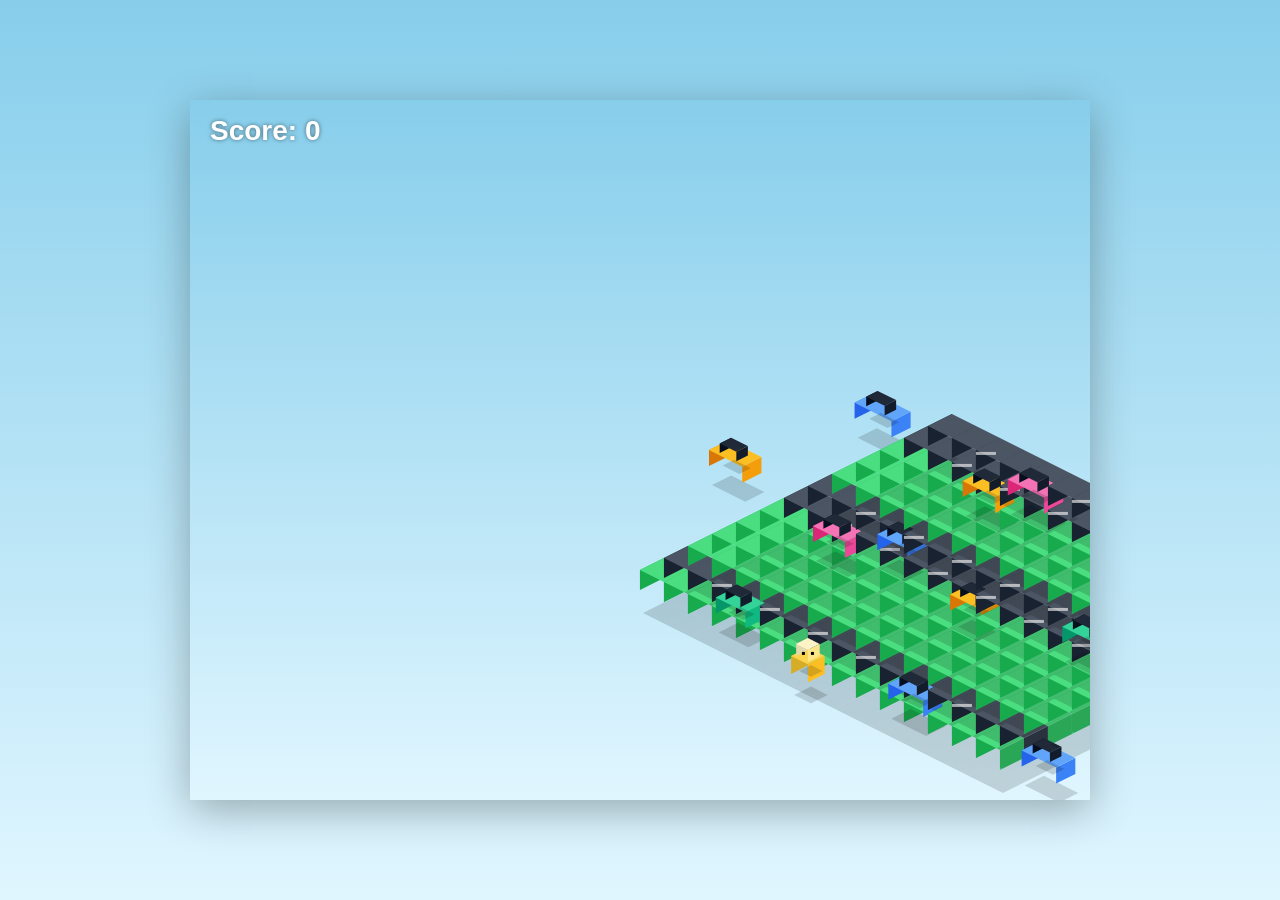
==== index.html @ 87f09488 "Plan and spec for the Charlie Road rebuild Adds the research, plan, and authoritative build spec for" ====
<!DOCTYPE html>
<html lang="en">
<head>
  <meta charset="UTF-8">
  <meta name="viewport" content="width=device-width, initial-scale=1.0">
  <title>Crossy Road</title>
  <style>
    body {
      margin: 0;
      padding: 0;
      background: linear-gradient(to bottom, #87CEEB 0%, #E0F6FF 100%);
      display: flex;
      justify-content: center;
      align-items: center;
      min-height: 100vh;
      font-family: Arial, sans-serif;
      overflow: hidden;
    }
    canvas {
      box-shadow: 0 10px 40px rgba(0,0,0,0.3);
      display: block;
    }
  </style>
</head>
<body>
  <canvas id="game"></canvas>
  
  <script>
    // ========== Constants ==========
    const COLS = 15;
    const TILE_W = 48;
    const TILE_H = 24;
    const TILE_DEPTH = 20;
    const CANVAS_W = 900;
    const CANVAS_H = 700;
    const PLAYER_START_COL = Math.floor(COLS / 2);
    const LOOKAHEAD = 12;
    
    // Isometric projection
    function isoX(col, row) {
      return (col + row) * TILE_W / 2;
    }
    
    function isoY(col, row) {
      return (col - row) * TILE_H / 2;
    }

    // Vehicle colors
    const VEHICLE_COLORS = [
      { body: '#8B5CF6', dark: '#6D28D9', light: '#A78BFA', window: '#1F2937' },
      { body: '#10B981', dark: '#059669', light: '#34D399', window: '#1F2937' },
      { body: '#F59E0B', dark: '#D97706', light: '#FBBF24', window: '#1F2937' },
      { body: '#EF4444', dark: '#DC2626', light: '#F87171', window: '#1F2937' },
      { body: '#3B82F6', dark: '#2563EB', light: '#60A5FA', window: '#1F2937' },
      { body: '#EC4899', dark: '#DB2777', light: '#F472B6', window: '#1F2937' }
    ];

    // ========== State ==========
    const state = {
      playerCol: PLAYER_START_COL,
      playerRow: 0,
      maxRow: 0,
      score: 0,
      rows: [],
      lastTime: 0,
      gameOver: false,
      pendingMove: null,
      cameraX: 0,
      cameraY: 0
    };

    // ========== Canvas Setup ==========
    const canvas = document.getElementById('game');
    const ctx = canvas.getContext('2d');
    canvas.width = CANVAS_W;
    canvas.height = CANVAS_H;

    // ========== World Generation ==========
    function generateRow(rowIndex) {
      if (rowIndex === 0) {
        state.rows.push({
          type: 'safe',
          baseColor: '#4ADE80'
        });
        return;
      }

      let trafficCount = 0;
      for (let i = state.rows.length - 1; i >= 0; i--) {
        if (state.rows[i].type === 'traffic') {
          trafficCount++;
        } else {
          break;
        }
      }

      const forceSafe = trafficCount >= 3;
      const isTraffic = forceSafe ? false : Math.random() < 0.5;

      if (isTraffic) {
        const direction = Math.random() < 0.5 ? 1 : -1;
        const speed = 1 + Math.random() * 2;
        const vehicles = [];

        const minGap = 4;
        let col = Math.random() * minGap - 2;
        while (col < COLS + 4) {
          const colorScheme = VEHICLE_COLORS[Math.floor(Math.random() * VEHICLE_COLORS.length)];
          const size = 1.2 + Math.random() * 0.4;
          vehicles.push({ col, size, colors: colorScheme });
          col += size + minGap + Math.random() * 3;
        }

        state.rows.push({
          type: 'traffic',
          baseColor: '#4B5563',
          direction,
          speed,
          vehicles
        });
      } else {
        state.rows.push({
          type: 'safe',
          baseColor: '#4ADE80'
        });
      }
    }

    function ensureRowsAhead() {
      const target = state.playerRow + LOOKAHEAD;
      while (state.rows.length <= target) {
        generateRow(state.rows.length);
      }
    }

    // ========== Input Handling ==========
    const KEYS = {
      ArrowUp: { dr: 1, dc: 0 }, w: { dr: 1, dc: 0 }, W: { dr: 1, dc: 0 },
      ArrowDown: { dr: -1, dc: 0 }, s: { dr: -1, dc: 0 }, S: { dr: -1, dc: 0 },
      ArrowLeft: { dr: 0, dc: -1 }, a: { dr: 0, dc: -1 }, A: { dr: 0, dc: -1 },
      ArrowRight: { dr: 0, dc: 1 }, d: { dr: 0, dc: 1 }, D: { dr: 0, dc: 1 }
    };

    document.addEventListener('keydown', e => {
      if (state.gameOver && (e.key === 'r' || e.key === 'R' || e.key === 'Enter')) {
        resetGame();
        return;
      }
      
      if (KEYS[e.key]) {
        e.preventDefault();
        if (!state.gameOver) {
          state.pendingMove = KEYS[e.key];
        }
      }
    });

    canvas.addEventListener('click', () => {
      if (state.gameOver) resetGame();
    });

    // ========== Player Movement ==========
    function handleInput() {
      if (state.gameOver || !state.pendingMove) return;
      
      const { dr, dc } = state.pendingMove;
      state.pendingMove = null;

      const newRow = state.playerRow + dr;
      const newCol = state.playerCol + dc;

      if (newCol < 0 || newCol >= COLS) return;
      if (newRow < 0) return;

      state.playerRow = newRow;
      state.playerCol = newCol;
      updateScore();
    }

    function updateScore() {
      if (state.playerRow > state.maxRow) {
        state.maxRow = state.playerRow;
        state.score = state.maxRow;
      }
    }

    // ========== Vehicle Movement ==========
    function moveVehicles(dt) {
      const dtSec = dt / 1000;
      for (const row of state.rows) {
        if (row.type !== 'traffic') continue;
        const dcol = row.direction * row.speed * dtSec;
        for (const v of row.vehicles) {
          v.col += dcol;
          const wrapWidth = COLS + 8;
          if (v.col > COLS + 4) v.col -= wrapWidth;
          if (v.col < -4) v.col += wrapWidth;
        }
      }
    }

    // ========== Collision Detection ==========
    function checkCollision() {
      const row = state.rows[state.playerRow];
      if (!row || row.type === 'safe') return;

      for (const v of row.vehicles) {
        const dist = Math.abs(v.col - state.playerCol);
        if (dist < v.size * 0.6) {
          state.gameOver = true;
          return;
        }
      }
    }

    // ========== Isometric Rendering ==========
    
    function drawIsoCube(col, row, width, depth, height, topColor, leftColor, rightColor, screenX, screenY) {
      const x = isoX(col, row) + screenX;
      const y = screenY + isoY(col, row);
      
      const x2 = isoX(col + width, row) + screenX;
      const y2 = screenY + isoY(col + width, row);
      
      const x3 = isoX(col + width, row + depth) + screenX;
      const y3 = screenY + isoY(col + width, row + depth);
      
      const x4 = isoX(col, row + depth) + screenX;
      const y4 = screenY + isoY(col, row + depth);
      
      // Shadow
      ctx.fillStyle = 'rgba(0, 0, 0, 0.15)';
      ctx.beginPath();
      ctx.moveTo(x + 3, y + height + 3);
      ctx.lineTo(x2 + 3, y2 + height + 3);
      ctx.lineTo(x3 + 3, y3 + height + 3);
      ctx.lineTo(x4 + 3, y4 + height + 3);
      ctx.closePath();
      ctx.fill();
      
      // Left face
      ctx.fillStyle = leftColor;
      ctx.beginPath();
      ctx.moveTo(x, y);
      ctx.lineTo(x4, y4);
      ctx.lineTo(x4, y4 - height);
      ctx.lineTo(x, y - height);
      ctx.closePath();
      ctx.fill();
      
      // Right face
      ctx.fillStyle = rightColor;
      ctx.beginPath();
      ctx.moveTo(x2, y2);
      ctx.lineTo(x3, y3);
      ctx.lineTo(x3, y3 - height);
      ctx.lineTo(x2, y2 - height);
      ctx.closePath();
      ctx.fill();
      
      // Top face
      ctx.fillStyle = topColor;
      ctx.beginPath();
      ctx.moveTo(x, y - height);
      ctx.lineTo(x2, y2 - height);
      ctx.lineTo(x3, y3 - height);
      ctx.lineTo(x4, y4 - height);
      ctx.closePath();
      ctx.fill();
    }

    function darken(color, percent) {
      const num = parseInt(color.replace('#', ''), 16);
      const amt = Math.round(2.55 * percent);
      const R = Math.max(0, (num >> 16) - amt);
      const G = Math.max(0, ((num >> 8) & 0x00FF) - amt);
      const B = Math.max(0, (num & 0x0000FF) - amt);
      return '#' + (0x1000000 + R * 0x10000 + G * 0x100 + B).toString(16).slice(1);
    }

    function drawVehicleIso(col, row, size, colors, screenX, screenY) {
      const width = size;
      const depth = 0.8;
      const height = TILE_DEPTH * 0.8;
      
      // Main body
      drawIsoCube(col, row - depth/2, width, depth, height, 
                  colors.light, colors.dark, colors.body, screenX, screenY);
      
      // Cabin/windows
      const cabinW = size * 0.5;
      const cabinCol = col + size * 0.25;
      const cabinHeight = height * 0.6;
      drawIsoCube(cabinCol, row - depth/2 + 0.1, cabinW, depth * 0.6, cabinHeight,
                  colors.window, darken(colors.window, 10), darken(colors.window, 5), 
                  screenX, screenY - height);
    }

    function drawPlayerIso(col, row, screenX, screenY) {
      const size = 0.7;
      const bodyH = TILE_DEPTH * 0.9;
      const headH = TILE_DEPTH * 0.6;
      
      // Body
      drawIsoCube(col - size/2, row - size/2, size, size, bodyH,
                  '#FCD34D', darken('#FCD34D', 15), '#FBBF24', screenX, screenY);
      
      // Head
      const headSize = size * 0.7;
      const headCol = col - headSize/2;
      drawIsoCube(headCol, row - headSize/2, headSize, headSize, headH,
                  '#FEF3C7', darken('#FEF3C7', 10), '#FDE68A', screenX, screenY - bodyH);
      
      // Eyes
      const eyeX = isoX(col, row) + screenX;
      const eyeY = screenY + isoY(col, row) - bodyH - headH + 8;
      ctx.fillStyle = '#000000';
      ctx.fillRect(eyeX - 6, eyeY, 3, 3);
      ctx.fillRect(eyeX + 3, eyeY, 3, 3);
    }

    function draw() {
      // Sky gradient
      const gradient = ctx.createLinearGradient(0, 0, 0, CANVAS_H);
      gradient.addColorStop(0, '#87CEEB');
      gradient.addColorStop(1, '#E0F6FF');
      ctx.fillStyle = gradient;
      ctx.fillRect(0, 0, CANVAS_W, CANVAS_H);
      
      // Camera centers on player - adjusted to properly center both X and Y
      const centerCol = PLAYER_START_COL;  // Center column for the board
      const centerRow = 0;  // Center row reference
      
      const targetCameraX = CANVAS_W / 2 - isoX(state.playerCol, state.playerRow) + isoX(centerCol, centerRow);
      const targetCameraY = CANVAS_H * 0.7 - isoY(state.playerCol, state.playerRow) + isoY(centerCol, centerRow);
      
      state.cameraX += (targetCameraX - state.cameraX) * 0.15;
      state.cameraY += (targetCameraY - state.cameraY) * 0.15;
      
      // Collect all drawable objects - FIX: proper depth sorting
      const drawables = [];
      
      // Add rows and their contents
      for (let r = 0; r < state.rows.length; r++) {
        const row = state.rows[r];
        
        // Each tile in the row
        for (let c = 0; c < COLS; c++) {
          const baseColor = row.baseColor;
          // Sort key: col + row gives proper back-to-front order
          const sortKey = c + r;
          
          drawables.push({
            sortKey,
            draw: () => {
              drawIsoCube(c, r, 1, 1, TILE_DEPTH,
                         baseColor, darken(baseColor, 20), darken(baseColor, 10),
                         state.cameraX, state.cameraY);
            }
          });
        }
        
        // Road markings (draw after row tiles)
        if (row.type === 'traffic') {
          for (let c = 2; c < COLS - 2; c += 2) {
            const sortKey = c + r + 0.1;  // Slightly after the tile
            drawables.push({
              sortKey,
              draw: () => {
                ctx.fillStyle = 'rgba(255, 255, 255, 0.6)';
                const x = isoX(c, r) + state.cameraX;
                const y = state.cameraY + isoY(c, r) - TILE_DEPTH + 2;
                ctx.fillRect(x, y, 20, 3);
              }
            });
          }
        }
        
        // Add vehicles from this row
        if (row.type === 'traffic') {
          for (const v of row.vehicles) {
            const sortKey = v.col + r + 0.5;  // Vehicles sort by their position
            drawables.push({
              sortKey,
              draw: () => drawVehicleIso(v.col, r, v.size, v.colors, state.cameraX, state.cameraY)
            });
          }
        }
      }
      
      // Add player
      const playerSortKey = state.playerCol + state.playerRow + 0.5;
      drawables.push({
        sortKey: playerSortKey,
        draw: () => drawPlayerIso(state.playerCol, state.playerRow, state.cameraX, state.cameraY)
      });
      
      // Sort back to front and draw
      drawables.sort((a, b) => a.sortKey - b.sortKey);
      for (const obj of drawables) {
        obj.draw();
      }
      
      // HUD
      ctx.shadowColor = 'rgba(0, 0, 0, 0.5)';
      ctx.shadowBlur = 4;
      ctx.fillStyle = '#FFFFFF';
      ctx.font = 'bold 28px Arial';
      ctx.fillText(`Score: ${state.score}`, 20, 40);
      ctx.shadowBlur = 0;

      if (state.gameOver) {
        drawGameOverOverlay();
      }
    }

    function drawGameOverOverlay() {
      ctx.fillStyle = 'rgba(0, 0, 0, 0.75)';
      ctx.fillRect(0, 0, CANVAS_W, CANVAS_H);

      ctx.shadowColor = 'rgba(0, 0, 0, 0.8)';
      ctx.shadowBlur = 10;
      ctx.fillStyle = '#FFFFFF';
      ctx.font = 'bold 64px Arial';
      ctx.textAlign = 'center';
      ctx.fillText('GAME OVER', CANVAS_W / 2, CANVAS_H / 2 - 50);

      ctx.font = 'bold 42px Arial';
      ctx.fillStyle = '#FCD34D';
      ctx.fillText(`Score: ${state.score}`, CANVAS_W / 2, CANVAS_H / 2 + 20);

      ctx.font = '24px Arial';
      ctx.fillStyle = '#FFFFFF';
      ctx.fillText('Press R or Click to Restart', CANVAS_W / 2, CANVAS_H / 2 + 80);

      ctx.shadowBlur = 0;
      ctx.textAlign = 'left';
    }

    // ========== Reset ==========
    function resetGame() {
      state.playerCol = PLAYER_START_COL;
      state.playerRow = 0;
      state.maxRow = 0;
      state.score = 0;
      state.rows = [];
      state.lastTime = 0;
      state.gameOver = false;
      state.pendingMove = null;
      state.cameraX = 0;
      state.cameraY = 0;
      ensureRowsAhead();
    }

    // ========== Game Loop ==========
    function tick(timestamp) {
      let dt = timestamp - state.lastTime;
      if (dt > 100) dt = 100;
      state.lastTime = timestamp;

      ensureRowsAhead();
      handleInput();
      
      if (!state.gameOver) {
        moveVehicles(dt);
        checkCollision();
      }
      
      draw();
      requestAnimationFrame(tick);
    }

    // ========== Initialization ==========
    ensureRowsAhead();
    requestAnimationFrame(tick);
  </script>
</body>
</html>
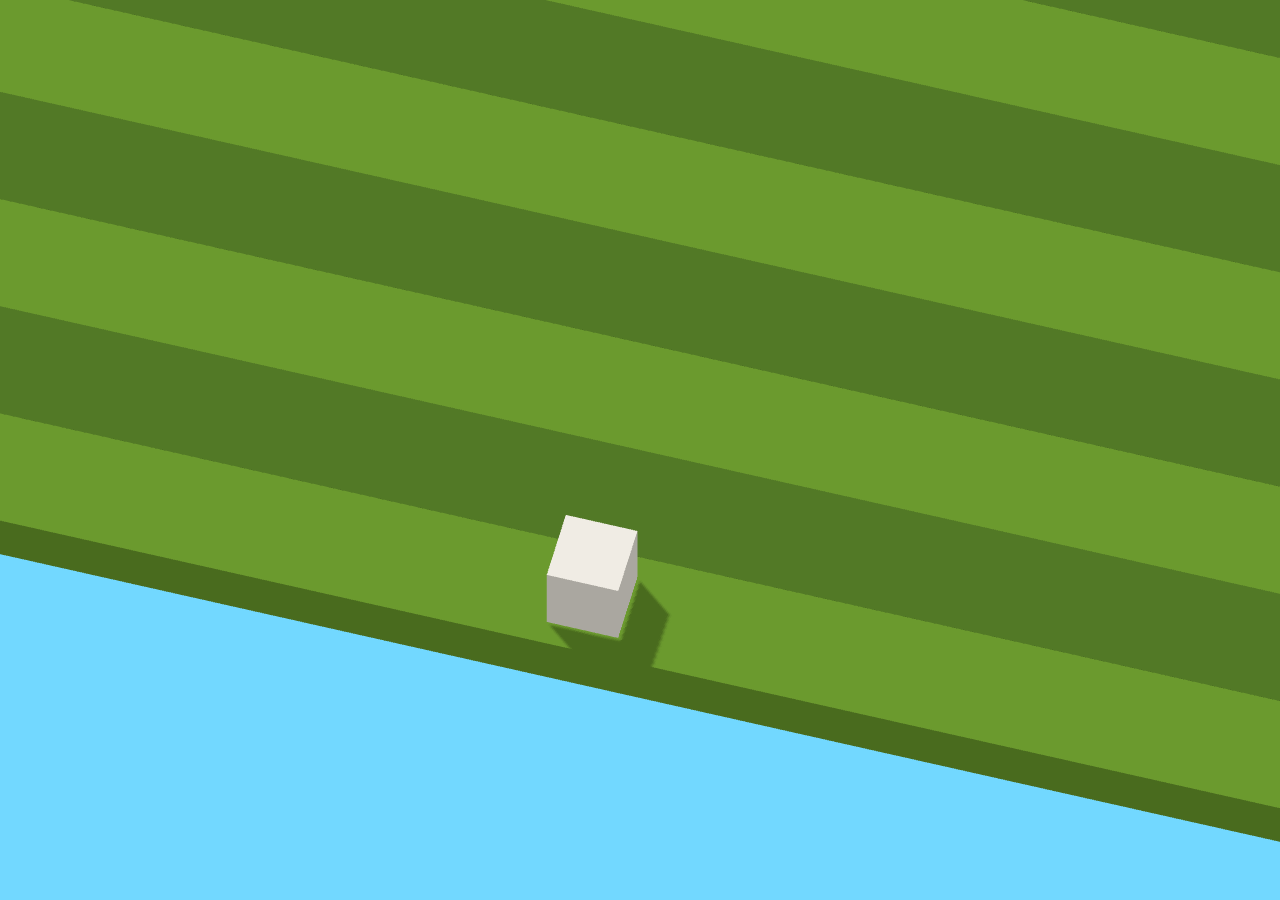
==== commit 3a601bd9: "Block 0: foundation, camera rig, fixed-step loop, debug harness Scaffolds the rebuild: v1 moved to v" ====
--- a/index.html
+++ b/index.html
@@ -2,477 +2,17 @@
 <html lang="en">
 <head>
   <meta charset="UTF-8">
-  <meta name="viewport" content="width=device-width, initial-scale=1.0">
-  <title>Crossy Road</title>
-  <style>
-    body {
-      margin: 0;
-      padding: 0;
-      background: linear-gradient(to bottom, #87CEEB 0%, #E0F6FF 100%);
-      display: flex;
-      justify-content: center;
-      align-items: center;
-      min-height: 100vh;
-      font-family: Arial, sans-serif;
-      overflow: hidden;
-    }
-    canvas {
-      box-shadow: 0 10px 40px rgba(0,0,0,0.3);
-      display: block;
-    }
-  </style>
+  <meta name="viewport" content="width=device-width, initial-scale=1.0, viewport-fit=cover, user-scalable=no">
+  <meta name="theme-color" content="#72d8ff">
+  <title>Charlie Road</title>
+  <link rel="stylesheet" href="./styles.css">
+  <script type="importmap">
+    { "imports": { "three": "./vendor/three.module.js" } }
+  </script>
 </head>
 <body>
   <canvas id="game"></canvas>
-  
-  <script>
-    // ========== Constants ==========
-    const COLS = 15;
-    const TILE_W = 48;
-    const TILE_H = 24;
-    const TILE_DEPTH = 20;
-    const CANVAS_W = 900;
-    const CANVAS_H = 700;
-    const PLAYER_START_COL = Math.floor(COLS / 2);
-    const LOOKAHEAD = 12;
-    
-    // Isometric projection
-    function isoX(col, row) {
-      return (col + row) * TILE_W / 2;
-    }
-    
-    function isoY(col, row) {
-      return (col - row) * TILE_H / 2;
-    }
-
-    // Vehicle colors
-    const VEHICLE_COLORS = [
-      { body: '#8B5CF6', dark: '#6D28D9', light: '#A78BFA', window: '#1F2937' },
-      { body: '#10B981', dark: '#059669', light: '#34D399', window: '#1F2937' },
-      { body: '#F59E0B', dark: '#D97706', light: '#FBBF24', window: '#1F2937' },
-      { body: '#EF4444', dark: '#DC2626', light: '#F87171', window: '#1F2937' },
-      { body: '#3B82F6', dark: '#2563EB', light: '#60A5FA', window: '#1F2937' },
-      { body: '#EC4899', dark: '#DB2777', light: '#F472B6', window: '#1F2937' }
-    ];
-
-    // ========== State ==========
-    const state = {
-      playerCol: PLAYER_START_COL,
-      playerRow: 0,
-      maxRow: 0,
-      score: 0,
-      rows: [],
-      lastTime: 0,
-      gameOver: false,
-      pendingMove: null,
-      cameraX: 0,
-      cameraY: 0
-    };
-
-    // ========== Canvas Setup ==========
-    const canvas = document.getElementById('game');
-    const ctx = canvas.getContext('2d');
-    canvas.width = CANVAS_W;
-    canvas.height = CANVAS_H;
-
-    // ========== World Generation ==========
-    function generateRow(rowIndex) {
-      if (rowIndex === 0) {
-        state.rows.push({
-          type: 'safe',
-          baseColor: '#4ADE80'
-        });
-        return;
-      }
-
-      let trafficCount = 0;
-      for (let i = state.rows.length - 1; i >= 0; i--) {
-        if (state.rows[i].type === 'traffic') {
-          trafficCount++;
-        } else {
-          break;
-        }
-      }
-
-      const forceSafe = trafficCount >= 3;
-      const isTraffic = forceSafe ? false : Math.random() < 0.5;
-
-      if (isTraffic) {
-        const direction = Math.random() < 0.5 ? 1 : -1;
-        const speed = 1 + Math.random() * 2;
-        const vehicles = [];
-
-        const minGap = 4;
-        let col = Math.random() * minGap - 2;
-        while (col < COLS + 4) {
-          const colorScheme = VEHICLE_COLORS[Math.floor(Math.random() * VEHICLE_COLORS.length)];
-          const size = 1.2 + Math.random() * 0.4;
-          vehicles.push({ col, size, colors: colorScheme });
-          col += size + minGap + Math.random() * 3;
-        }
-
-        state.rows.push({
-          type: 'traffic',
-          baseColor: '#4B5563',
-          direction,
-          speed,
-          vehicles
-        });
-      } else {
-        state.rows.push({
-          type: 'safe',
-          baseColor: '#4ADE80'
-        });
-      }
-    }
-
-    function ensureRowsAhead() {
-      const target = state.playerRow + LOOKAHEAD;
-      while (state.rows.length <= target) {
-        generateRow(state.rows.length);
-      }
-    }
-
-    // ========== Input Handling ==========
-    const KEYS = {
-      ArrowUp: { dr: 1, dc: 0 }, w: { dr: 1, dc: 0 }, W: { dr: 1, dc: 0 },
-      ArrowDown: { dr: -1, dc: 0 }, s: { dr: -1, dc: 0 }, S: { dr: -1, dc: 0 },
-      ArrowLeft: { dr: 0, dc: -1 }, a: { dr: 0, dc: -1 }, A: { dr: 0, dc: -1 },
-      ArrowRight: { dr: 0, dc: 1 }, d: { dr: 0, dc: 1 }, D: { dr: 0, dc: 1 }
-    };
-
-    document.addEventListener('keydown', e => {
-      if (state.gameOver && (e.key === 'r' || e.key === 'R' || e.key === 'Enter')) {
-        resetGame();
-        return;
-      }
-      
-      if (KEYS[e.key]) {
-        e.preventDefault();
-        if (!state.gameOver) {
-          state.pendingMove = KEYS[e.key];
-        }
-      }
-    });
-
-    canvas.addEventListener('click', () => {
-      if (state.gameOver) resetGame();
-    });
-
-    // ========== Player Movement ==========
-    function handleInput() {
-      if (state.gameOver || !state.pendingMove) return;
-      
-      const { dr, dc } = state.pendingMove;
-      state.pendingMove = null;
-
-      const newRow = state.playerRow + dr;
-      const newCol = state.playerCol + dc;
-
-      if (newCol < 0 || newCol >= COLS) return;
-      if (newRow < 0) return;
-
-      state.playerRow = newRow;
-      state.playerCol = newCol;
-      updateScore();
-    }
-
-    function updateScore() {
-      if (state.playerRow > state.maxRow) {
-        state.maxRow = state.playerRow;
-        state.score = state.maxRow;
-      }
-    }
-
-    // ========== Vehicle Movement ==========
-    function moveVehicles(dt) {
-      const dtSec = dt / 1000;
-      for (const row of state.rows) {
-        if (row.type !== 'traffic') continue;
-        const dcol = row.direction * row.speed * dtSec;
-        for (const v of row.vehicles) {
-          v.col += dcol;
-          const wrapWidth = COLS + 8;
-          if (v.col > COLS + 4) v.col -= wrapWidth;
-          if (v.col < -4) v.col += wrapWidth;
-        }
-      }
-    }
-
-    // ========== Collision Detection ==========
-    function checkCollision() {
-      const row = state.rows[state.playerRow];
-      if (!row || row.type === 'safe') return;
-
-      for (const v of row.vehicles) {
-        const dist = Math.abs(v.col - state.playerCol);
-        if (dist < v.size * 0.6) {
-          state.gameOver = true;
-          return;
-        }
-      }
-    }
-
-    // ========== Isometric Rendering ==========
-    
-    function drawIsoCube(col, row, width, depth, height, topColor, leftColor, rightColor, screenX, screenY) {
-      const x = isoX(col, row) + screenX;
-      const y = screenY + isoY(col, row);
-      
-      const x2 = isoX(col + width, row) + screenX;
-      const y2 = screenY + isoY(col + width, row);
-      
-      const x3 = isoX(col + width, row + depth) + screenX;
-      const y3 = screenY + isoY(col + width, row + depth);
-      
-      const x4 = isoX(col, row + depth) + screenX;
-      const y4 = screenY + isoY(col, row + depth);
-      
-      // Shadow
-      ctx.fillStyle = 'rgba(0, 0, 0, 0.15)';
-      ctx.beginPath();
-      ctx.moveTo(x + 3, y + height + 3);
-      ctx.lineTo(x2 + 3, y2 + height + 3);
-      ctx.lineTo(x3 + 3, y3 + height + 3);
-      ctx.lineTo(x4 + 3, y4 + height + 3);
-      ctx.closePath();
-      ctx.fill();
-      
-      // Left face
-      ctx.fillStyle = leftColor;
-      ctx.beginPath();
-      ctx.moveTo(x, y);
-      ctx.lineTo(x4, y4);
-      ctx.lineTo(x4, y4 - height);
-      ctx.lineTo(x, y - height);
-      ctx.closePath();
-      ctx.fill();
-      
-      // Right face
-      ctx.fillStyle = rightColor;
-      ctx.beginPath();
-      ctx.moveTo(x2, y2);
-      ctx.lineTo(x3, y3);
-      ctx.lineTo(x3, y3 - height);
-      ctx.lineTo(x2, y2 - height);
-      ctx.closePath();
-      ctx.fill();
-      
-      // Top face
-      ctx.fillStyle = topColor;
-      ctx.beginPath();
-      ctx.moveTo(x, y - height);
-      ctx.lineTo(x2, y2 - height);
-      ctx.lineTo(x3, y3 - height);
-      ctx.lineTo(x4, y4 - height);
-      ctx.closePath();
-      ctx.fill();
-    }
-
-    function darken(color, percent) {
-      const num = parseInt(color.replace('#', ''), 16);
-      const amt = Math.round(2.55 * percent);
-      const R = Math.max(0, (num >> 16) - amt);
-      const G = Math.max(0, ((num >> 8) & 0x00FF) - amt);
-      const B = Math.max(0, (num & 0x0000FF) - amt);
-      return '#' + (0x1000000 + R * 0x10000 + G * 0x100 + B).toString(16).slice(1);
-    }
-
-    function drawVehicleIso(col, row, size, colors, screenX, screenY) {
-      const width = size;
-      const depth = 0.8;
-      const height = TILE_DEPTH * 0.8;
-      
-      // Main body
-      drawIsoCube(col, row - depth/2, width, depth, height, 
-                  colors.light, colors.dark, colors.body, screenX, screenY);
-      
-      // Cabin/windows
-      const cabinW = size * 0.5;
-      const cabinCol = col + size * 0.25;
-      const cabinHeight = height * 0.6;
-      drawIsoCube(cabinCol, row - depth/2 + 0.1, cabinW, depth * 0.6, cabinHeight,
-                  colors.window, darken(colors.window, 10), darken(colors.window, 5), 
-                  screenX, screenY - height);
-    }
-
-    function drawPlayerIso(col, row, screenX, screenY) {
-      const size = 0.7;
-      const bodyH = TILE_DEPTH * 0.9;
-      const headH = TILE_DEPTH * 0.6;
-      
-      // Body
-      drawIsoCube(col - size/2, row - size/2, size, size, bodyH,
-                  '#FCD34D', darken('#FCD34D', 15), '#FBBF24', screenX, screenY);
-      
-      // Head
-      const headSize = size * 0.7;
-      const headCol = col - headSize/2;
-      drawIsoCube(headCol, row - headSize/2, headSize, headSize, headH,
-                  '#FEF3C7', darken('#FEF3C7', 10), '#FDE68A', screenX, screenY - bodyH);
-      
-      // Eyes
-      const eyeX = isoX(col, row) + screenX;
-      const eyeY = screenY + isoY(col, row) - bodyH - headH + 8;
-      ctx.fillStyle = '#000000';
-      ctx.fillRect(eyeX - 6, eyeY, 3, 3);
-      ctx.fillRect(eyeX + 3, eyeY, 3, 3);
-    }
-
-    function draw() {
-      // Sky gradient
-      const gradient = ctx.createLinearGradient(0, 0, 0, CANVAS_H);
-      gradient.addColorStop(0, '#87CEEB');
-      gradient.addColorStop(1, '#E0F6FF');
-      ctx.fillStyle = gradient;
-      ctx.fillRect(0, 0, CANVAS_W, CANVAS_H);
-      
-      // Camera centers on player - adjusted to properly center both X and Y
-      const centerCol = PLAYER_START_COL;  // Center column for the board
-      const centerRow = 0;  // Center row reference
-      
-      const targetCameraX = CANVAS_W / 2 - isoX(state.playerCol, state.playerRow) + isoX(centerCol, centerRow);
-      const targetCameraY = CANVAS_H * 0.7 - isoY(state.playerCol, state.playerRow) + isoY(centerCol, centerRow);
-      
-      state.cameraX += (targetCameraX - state.cameraX) * 0.15;
-      state.cameraY += (targetCameraY - state.cameraY) * 0.15;
-      
-      // Collect all drawable objects - FIX: proper depth sorting
-      const drawables = [];
-      
-      // Add rows and their contents
-      for (let r = 0; r < state.rows.length; r++) {
-        const row = state.rows[r];
-        
-        // Each tile in the row
-        for (let c = 0; c < COLS; c++) {
-          const baseColor = row.baseColor;
-          // Sort key: col + row gives proper back-to-front order
-          const sortKey = c + r;
-          
-          drawables.push({
-            sortKey,
-            draw: () => {
-              drawIsoCube(c, r, 1, 1, TILE_DEPTH,
-                         baseColor, darken(baseColor, 20), darken(baseColor, 10),
-                         state.cameraX, state.cameraY);
-            }
-          });
-        }
-        
-        // Road markings (draw after row tiles)
-        if (row.type === 'traffic') {
-          for (let c = 2; c < COLS - 2; c += 2) {
-            const sortKey = c + r + 0.1;  // Slightly after the tile
-            drawables.push({
-              sortKey,
-              draw: () => {
-                ctx.fillStyle = 'rgba(255, 255, 255, 0.6)';
-                const x = isoX(c, r) + state.cameraX;
-                const y = state.cameraY + isoY(c, r) - TILE_DEPTH + 2;
-                ctx.fillRect(x, y, 20, 3);
-              }
-            });
-          }
-        }
-        
-        // Add vehicles from this row
-        if (row.type === 'traffic') {
-          for (const v of row.vehicles) {
-            const sortKey = v.col + r + 0.5;  // Vehicles sort by their position
-            drawables.push({
-              sortKey,
-              draw: () => drawVehicleIso(v.col, r, v.size, v.colors, state.cameraX, state.cameraY)
-            });
-          }
-        }
-      }
-      
-      // Add player
-      const playerSortKey = state.playerCol + state.playerRow + 0.5;
-      drawables.push({
-        sortKey: playerSortKey,
-        draw: () => drawPlayerIso(state.playerCol, state.playerRow, state.cameraX, state.cameraY)
-      });
-      
-      // Sort back to front and draw
-      drawables.sort((a, b) => a.sortKey - b.sortKey);
-      for (const obj of drawables) {
-        obj.draw();
-      }
-      
-      // HUD
-      ctx.shadowColor = 'rgba(0, 0, 0, 0.5)';
-      ctx.shadowBlur = 4;
-      ctx.fillStyle = '#FFFFFF';
-      ctx.font = 'bold 28px Arial';
-      ctx.fillText(`Score: ${state.score}`, 20, 40);
-      ctx.shadowBlur = 0;
-
-      if (state.gameOver) {
-        drawGameOverOverlay();
-      }
-    }
-
-    function drawGameOverOverlay() {
-      ctx.fillStyle = 'rgba(0, 0, 0, 0.75)';
-      ctx.fillRect(0, 0, CANVAS_W, CANVAS_H);
-
-      ctx.shadowColor = 'rgba(0, 0, 0, 0.8)';
-      ctx.shadowBlur = 10;
-      ctx.fillStyle = '#FFFFFF';
-      ctx.font = 'bold 64px Arial';
-      ctx.textAlign = 'center';
-      ctx.fillText('GAME OVER', CANVAS_W / 2, CANVAS_H / 2 - 50);
-
-      ctx.font = 'bold 42px Arial';
-      ctx.fillStyle = '#FCD34D';
-      ctx.fillText(`Score: ${state.score}`, CANVAS_W / 2, CANVAS_H / 2 + 20);
-
-      ctx.font = '24px Arial';
-      ctx.fillStyle = '#FFFFFF';
-      ctx.fillText('Press R or Click to Restart', CANVAS_W / 2, CANVAS_H / 2 + 80);
-
-      ctx.shadowBlur = 0;
-      ctx.textAlign = 'left';
-    }
-
-    // ========== Reset ==========
-    function resetGame() {
-      state.playerCol = PLAYER_START_COL;
-      state.playerRow = 0;
-      state.maxRow = 0;
-      state.score = 0;
-      state.rows = [];
-      state.lastTime = 0;
-      state.gameOver = false;
-      state.pendingMove = null;
-      state.cameraX = 0;
-      state.cameraY = 0;
-      ensureRowsAhead();
-    }
-
-    // ========== Game Loop ==========
-    function tick(timestamp) {
-      let dt = timestamp - state.lastTime;
-      if (dt > 100) dt = 100;
-      state.lastTime = timestamp;
-
-      ensureRowsAhead();
-      handleInput();
-      
-      if (!state.gameOver) {
-        moveVehicles(dt);
-        checkCollision();
-      }
-      
-      draw();
-      requestAnimationFrame(tick);
-    }
-
-    // ========== Initialization ==========
-    ensureRowsAhead();
-    requestAnimationFrame(tick);
-  </script>
+  <div id="ui"></div>
+  <script type="module" src="./src/main.js"></script>
 </body>
 </html>
--- a/styles.css
+++ b/styles.css
@@ -0,0 +1,54 @@
+:root {
+  --sky: #72d8ff;
+  --ink: #1b1b2a;
+  --paper: #fffdf6;
+  --ball: #d9e534;
+  --liver: #6e4026;
+  --hud-font: "Arial Black", "Helvetica Neue", Arial, system-ui, sans-serif;
+}
+
+* { box-sizing: border-box; }
+
+html, body {
+  margin: 0;
+  padding: 0;
+  width: 100%;
+  height: 100%;
+  overflow: hidden;
+  background: var(--sky);
+  font-family: var(--hud-font);
+  -webkit-user-select: none;
+  user-select: none;
+  -webkit-touch-callout: none;
+  overscroll-behavior: none;
+  touch-action: none;
+}
+
+#game {
+  display: block;
+  width: 100vw;
+  height: 100vh;
+  height: 100dvh;
+  outline: none;
+}
+
+#ui {
+  position: fixed;
+  inset: 0;
+  pointer-events: none;
+  padding: max(12px, env(safe-area-inset-top)) max(12px, env(safe-area-inset-right))
+           max(12px, env(safe-area-inset-bottom)) max(12px, env(safe-area-inset-left));
+}
+
+#debug {
+  position: fixed;
+  left: 8px;
+  bottom: 8px;
+  padding: 4px 8px;
+  font: 12px/1.4 ui-monospace, Menlo, monospace;
+  color: #fff;
+  background: rgba(0, 0, 0, 0.55);
+  border-radius: 4px;
+  pointer-events: none;
+  z-index: 50;
+}
